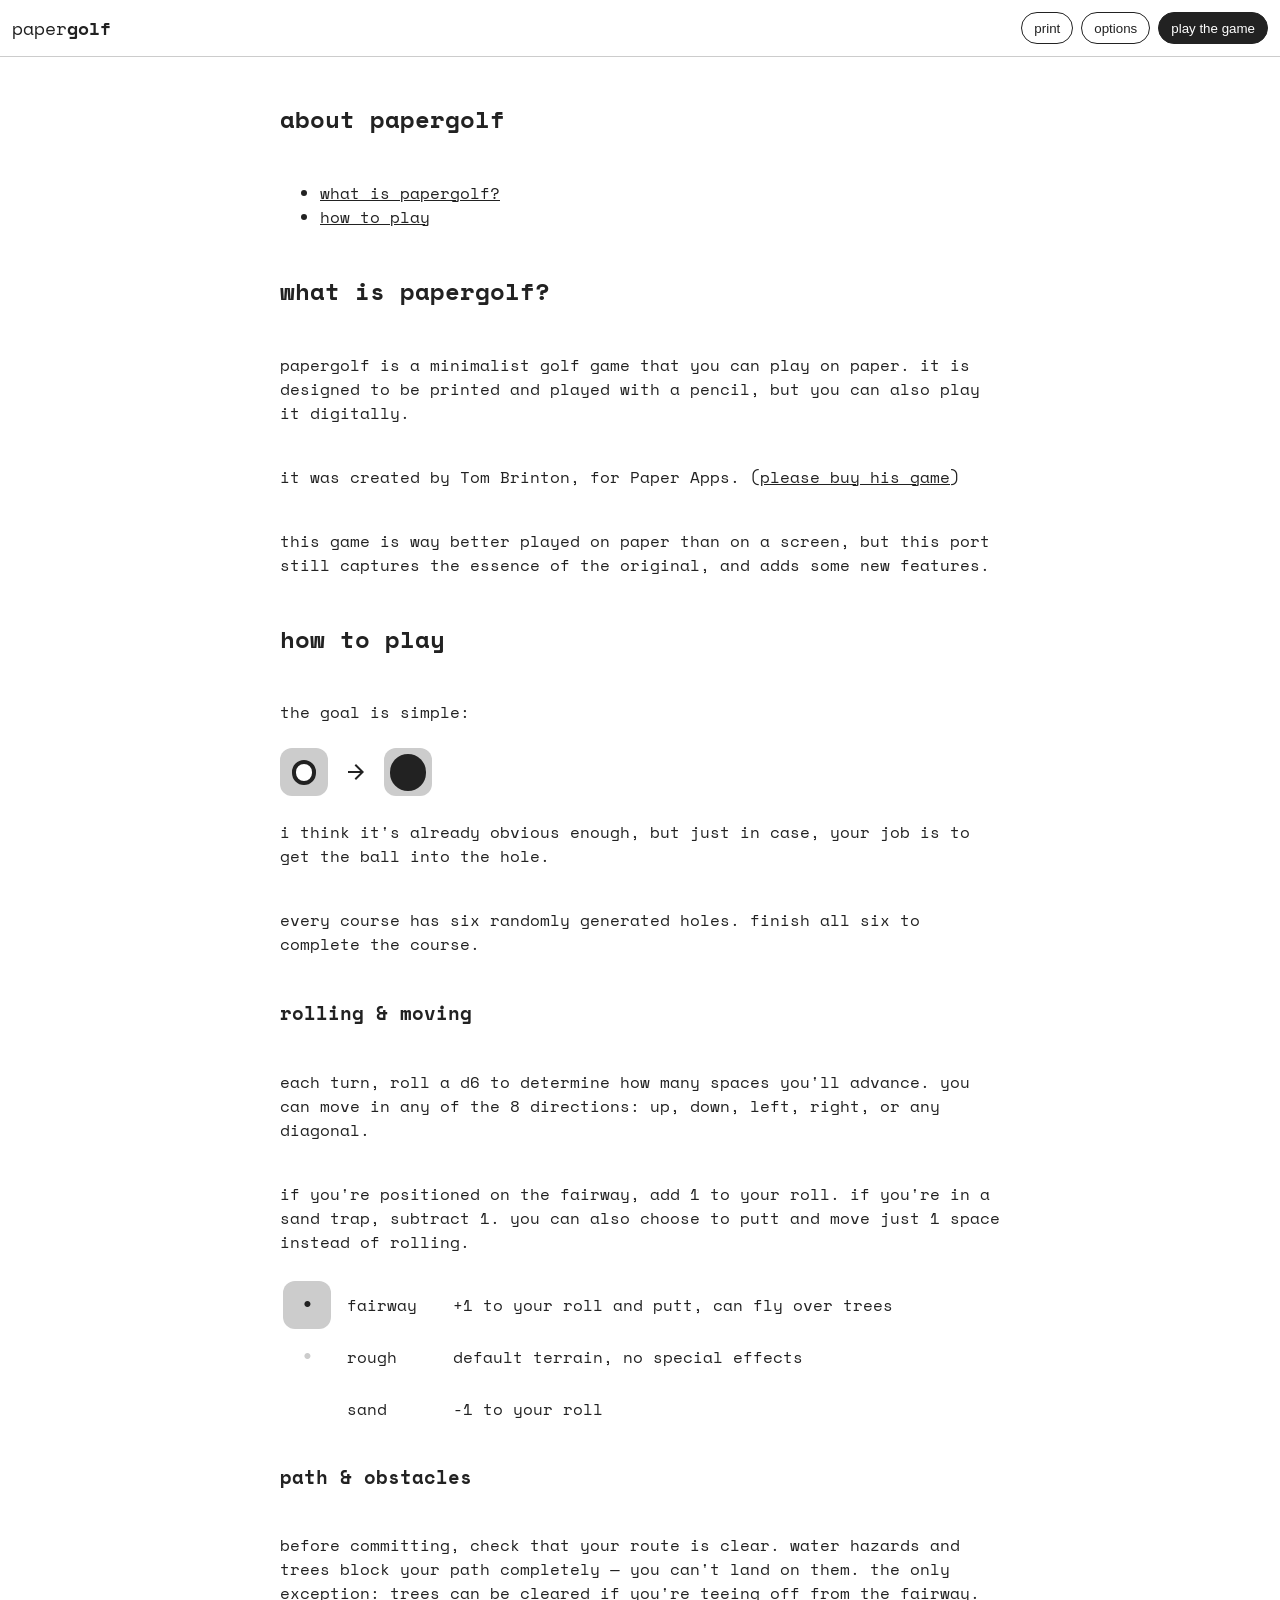
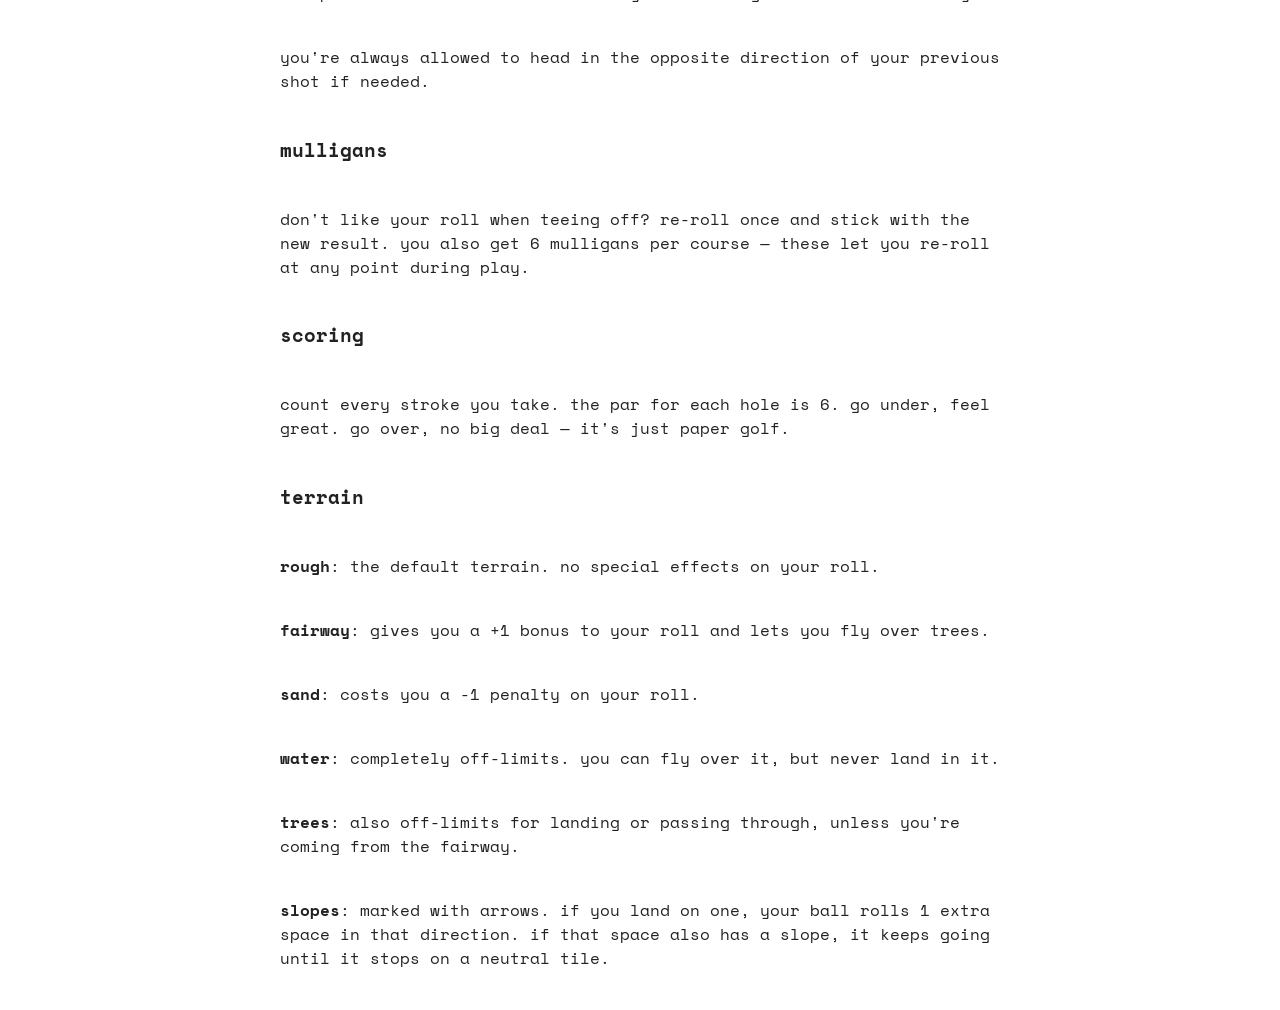
==== about.html @ d9c631a0 "init" ====
<!DOCTYPE html>
<html lang="en">
<head>
    <meta charset="UTF-8">
    <meta name="viewport" content="width=device-width, initial-scale=1.0">
    <title>how to papergolf</title>
    <link rel="stylesheet" href="style/style.css?v=20260816b">
</head>
<body>
    <header>
        <div class="left">
            <a class="title" href="index.html">paper<strong>golf</strong></a>
        </div>
        <div class="right">
            <button class="secondary" onclick="location.href='paper.html'">print</button>
            <button class="secondary">options</button>
            <button onclick="location.href='play.html'">play the game</button>
        </div>
    </header>
    <main>
        <article>
            <h1>about papergolf</h1>
            <summary>
                <ul>
                    <li><a href="#what-is-papergolf">what is papergolf?</a></li>
                    <li><a href="#how-to-play">how to play</a></li>
                </ul>
            </summary>

            <h2 id="what-is-papergolf">what is papergolf?</h2>
            <p>papergolf is a minimalist golf game that you can play on paper. it is designed to be printed and played with a pencil, but you can also play it digitally.</p>
            <p>it was created by Tom Brinton, for Paper Apps. (<a href="https://gladdendesign.com/products/paper-apps-golf" target="_blank" rel="noopener noreferrer">please buy his game</a>)</p>
            <p>this game is way better played on paper than on a screen, but this port still captures the essence of the original, and adds some new features.</p>

            <h2 id="how-to-play">how to play</h2>
            <p>the goal is simple:</p>
            <diagram style="display: flex; align-items: center; gap: 1em;">
                <div class="tile fairway has-ball"></div>
                <svg xmlns="http://www.w3.org/2000/svg" height="24px" viewBox="0 -960 960 960" width="24px" fill="#222"><path d="M647-440H160v-80h487L423-744l57-56 320 320-320 320-57-56 224-224Z"/></svg>
                <div class="tile fairway" hole="1"></div>
            </diagram>
            <p>i think it's already obvious enough, but just in case, your job is to get the ball into the hole.</p>
            <p>every course has six randomly generated holes. finish all six to complete the course.</p>

            <h3>rolling & moving</h3>
            <p>each turn, roll a d6 to determine how many spaces you'll advance. you can move in any of the 8 directions: up, down, left, right, or any diagonal.</p>
            <p>if you're positioned on the fairway, add 1 to your roll. if you're in a sand trap, subtract 1. you can also choose to putt and move just 1 space instead of rolling.</p>

            <table>
                <tbody>
                    <tr>
                        <td>
                            <diagram style="display: flex; align-items: center; gap: 1em;">
                                <div class="tile fairway"></div>
                            fairway
                            </diagram>
                        </td>
                        <td>+1 to your roll and putt, can fly over trees</td>
                    </tr>
                    <tr>
                        <td>
                            <diagram style="display: flex; align-items: center; gap: 1em;">
                                <div class="tile rough"></div>
                            rough
                            </diagram>
                        </td>
                        <td>default terrain, no special effects</td>
                    </tr>
                    <tr>
                        <td>
                            <diagram style="display: flex; align-items: center; gap: 1em;">
                                <div class="tile sand"></div>
                            sand
                            </diagram>
                        </td>
                        <td>-1 to your roll</td>
                    </tr>
                </tbody>
            </table>

            <h3>path &amp; obstacles</h3>
            <p>before committing, check that your route is clear. water hazards and trees block your path completely — you can't land on them. the only exception: trees can be cleared if you're teeing off from the fairway.</p>
            <p>you're always allowed to head in the opposite direction of your previous shot if needed.</p>

            <h3>mulligans</h3>
            <p>don't like your roll when teeing off? re-roll once and stick with the new result. you also get 6 mulligans per course — these let you re-roll at any point during play.</p>

            <h3>scoring</h3>
            <p>count every stroke you take. the par for each hole is 6. go under, feel great. go over, no big deal — it's just paper golf.</p>

            <h3>terrain</h3>
            <p><strong>rough</strong>: the default terrain. no special effects on your roll.</p>
            <p><strong>fairway</strong>: gives you a +1 bonus to your roll and lets you fly over trees.</p>
            <p><strong>sand</strong>: costs you a -1 penalty on your roll.</p>
            <p><strong>water</strong>: completely off-limits. you can fly over it, but never land in it.</p>
            <p><strong>trees</strong>: also off-limits for landing or passing through, unless you're coming from the fairway.</p>
            <p><strong>slopes</strong>: marked with arrows. if you land on one, your ball rolls 1 extra space in that direction. if that space also has a slope, it keeps going until it stops on a neutral tile.</p>
        </article>
    </main>
</body>
</html>
---- style/style.css ----
@import url('https://fonts.googleapis.com/css2?family=Space+Mono:ital,wght@0,400;0,700;1,400;1,700&display=swap');

:root {
    --white: #fff;
    --light-gray:  #ccc;
    --dark-gray:  #666;
    --black: #222;
}

body {
    margin: 0;
    color: var(--black);
    background-color: var(--white);
    /* font-family: system-ui, -apple-system, BlinkMacSystemFont, 'Segoe UI', Roboto, Oxygen, Ubuntu, Cantarell, 'Open Sans', 'Helvetica Neue', sans-serif; */
    font-family: 'Space Mono', monospace;
}

* {
    box-sizing: border-box;
}

*::selection {
    background: var(--black);
    color: var(--white);
}

/* HEADER */

header {
    border-bottom: 1px solid var(--light-gray);
    padding: 12px;
    display: flex;
    justify-content: space-between;
    align-items: center;
    position: sticky;
    
    .title {
        font-size: large;
        color: var(--black);
        text-decoration: none;

        &:hover {
            text-decoration: underline;
        }
    }

    .left {
        display: flex;
        align-items: center;
        justify-content: start;
        gap: 8px;
    }

    .right {
        display: flex;
        align-items: center;
        justify-content: end;
        gap: 8px;
    }
}

a {
    color: var(--black);
    text-decoration: none;
}

button {
    height: 32px;
    padding: 0px 12px;
    border-radius: 32px;
    border: 1px solid var(--black);
    color: var(--white);
    background-color: var(--black);
    transition: padding 0.3s;

    &:hover {
        padding: 0px 24px;
    }

    &.secondary {
        background-color: var(--white);
        color:  var(--black);
    }
}

/* COURSE */

.course-page {
    padding: 12px;
    display: flex;
    flex-direction: column;
    align-items: center;
    gap: 12px;
}

.course-top {
    display: flex;
    align-items: center;
    gap: 16px;
    width: min(90vw, 640px);
}

.mulligan-dots {
    display: flex;
    align-items: center;
    gap: 6px;
    margin-left: auto;
}

.mulligan-dot {
    width: 14px;
    height: 14px;
    border-radius: 50%;
    border: 1.5px solid var(--black);
    background-color: var(--white);
}

.mulligan-dot.used {
    background-color: var(--black);
}

#course {
    display: grid;
    width: min(90vw, 640px, calc((100vh - 150px) / 1.625));
    position: relative;
    cursor: crosshair;
    user-select: none;
}

.tile {
    position: relative;
    aspect-ratio: 1;
}

/* ROUGH */

.tile.rough {
    background: var(--white);
}

.tile.rough::after {
    content: '•';
    position: absolute;
    inset: 0;
    display: grid;
    place-items: center;
    color: var(--light-gray);
    font-size: 1.3em;
    font-weight: bold;
}

/* FAIRWAY */

.tile.fairway,
.tile.slope,
.tile.hole {
    background: var(--light-gray);
}

.tile.fairway.corner-tl,
.tile.slope.corner-tl { border-top-left-radius:     12px; }
.tile.fairway.corner-tr,
.tile.slope.corner-tr { border-top-right-radius:    12px; }
.tile.fairway.corner-bl,
.tile.slope.corner-bl { border-bottom-left-radius:  12px; }
.tile.fairway.corner-br,
.tile.slope.corner-br { border-bottom-right-radius: 12px; }

.tile.fairway::after {
    content: '•';
    position: absolute;
    inset: 0;
    display: grid;
    place-items: center;
    color: var(--black);
    font-size: 1.3em;
    font-weight: bold;
}

/* SAND */

.tile.sand {
    background-image: repeating-linear-gradient(
        45deg,
        var(--white) 0px,
        var(--white) 10px,
        var(--light-gray) 10px,
        var(--light-gray) 12px
    );
    background-attachment: fixed;
}

.tile.sand.corner-tl { border-top-left-radius:     12px; }
.tile.sand.corner-tr { border-top-right-radius:    12px; }
.tile.sand.corner-bl { border-bottom-left-radius:  12px; }
.tile.sand.corner-br { border-bottom-right-radius: 12px; }

/* WATER */

.tile.water {
    background: var(--black);
}

.tile.water::after {
    content: '•';
    position: absolute;
    inset: 0;
    display: grid;
    place-items: center;
    color: var(--white);
    font-size: 1.3em;
    font-weight: bold;
}

.tile.water.corner-tl { border-top-left-radius:     12px; }
.tile.water.corner-tr { border-top-right-radius:    12px; }
.tile.water.corner-bl { border-bottom-left-radius:  12px; }
.tile.water.corner-br { border-bottom-right-radius: 12px; }

/* HOLE */

.tile[hole="1"]::after {
    content: '';
    position: absolute;
    inset: 12%;
    border-radius: 50%;
    background: var(--black);
}

/* BALL START */

.tile[ball-start="1"]::after {
    content: '';
    position: absolute;
    inset: 16%;
    border-radius: 50%;
    background: var(--white);
    border: 2px solid var(--black);
    z-index: 2;
}

/* SLOPE */

.tile.slope::after {
    content: '';
    position: absolute;
    inset: 0;
    display: grid;
    place-items: center;
    color: var(--black);
    font-size: 1.3em;
    font-weight: bold;
}

.tile.slope[direction="N"]::after { content: '▲'; }
.tile.slope[direction="S"]::after { content: '▼'; }
.tile.slope[direction="W"]::after { content: '◀'; }
.tile.slope[direction="E"]::after { content: '▶'; }

/* TREE */

.tile.tree {
    background: var(--white);
    position: relative;
}

.tile.tree.corner-tl { border-top-left-radius:     12px; }
.tile.tree.corner-tr { border-top-right-radius:    12px; }
.tile.tree.corner-bl { border-bottom-left-radius:  12px; }
.tile.tree.corner-br { border-bottom-right-radius: 12px; }

/* OAK */
.tile.tree::before {
    content: '';
    position: absolute;
    left: 50%;
    bottom: 18%;
    width: 12%;
    height: 22%;
    background: var(--black);
    transform: translateX(-50%);
}

.tile.tree::after {
    content: '';
    position: absolute;
    left: 50%;
    top: 15%;
    width: 55%;
    height: 45%;
    border-radius: 10px;
    background: var(--black);
    transform: translateX(-50%);
}

/* PINE */

.tile.tree[type="pine"] {
    color: var(--black);
}

.tile.tree[type="pine"]::before,
.tile.tree[type="pine"]::after {
    background: none;
    background-image: url("data:image/svg+xml,%3Csvg xmlns='http://www.w3.org/2000/svg' viewBox='0 0 100 100'%3E%3Cpath d='M11.69,77.96 L42.31,22.04 Q50,8 57.69,22.04 L88.31,77.96 Q96,92 80,92 L20,92 Q4,92 11.69,77.96 Z' fill='currentColor'/%3E%3C/svg%3E");
    background-size: 100% 100%;
    background-repeat: no-repeat;
    border-radius: 0;
    transform: translateX(-50%);
}

/* triângulo de baixo - quase a largura toda do tile */
.tile.tree[type="pine"]::before {
    left: 50%;
    top: 20%;
    bottom: auto;
    width: 100%;
    height: 75%;
}

/* triângulo de cima - um pouco menor, sobrepondo */
.tile.tree[type="pine"]::after {
    left: 50%;
    top: 0%;
    width: 100%;
    height: 60%;
}

/* PATH */

.path-line {
    position: absolute;
    height: 2px;
    border-radius: 2px;
    background: var(--black);
    transform-origin: 0 50%;
    z-index: 2;
    pointer-events: none;
    transition: width 0.2s linear;
}

.tile::before,
.tile::after {
    z-index: 2;
}

/* VISITED */
.tile.visited::after {
    
}


/* LANDING PREVIEW */

.tile.landing {
    outline: 3px solid var(--black);
    outline-offset: -1px;
    border-radius: 12px !important;
    z-index: 1;
}

/* BALL MARKER */

#ball-marker {
    position: absolute;
    z-index: 5;
    border-radius: 50%;
    background: var(--white);
    border: 4px solid var(--black);
    box-shadow: 0 2px 6px rgba(0, 0, 0, 0.3);
    pointer-events: none;
    transition: left 0.22s linear, top 0.22s linear;
}

/* IN PATH */

.tile.in-path {
    box-shadow: inset 0 0 0 999px rgba(0, 0, 0, 0.08);
}

/* STRENGTH POP */

#strength-pop {
    position: fixed;
    top: 50%;
    left: 50%;
    transform: translate(-50%, -50%);
    box-shadow: 12px 12px 0px var(--black);
    width: 140px;
    height: 140px;
    display: grid;
    place-items: center;
    color: var(--black);
    background: var(--white);
    border: 4px solid var(--black);
    border-radius: 28px;
    z-index: 30;
    pointer-events: none;
    overflow: hidden;
}

#strength-pop[hidden] {
    display: none;
}

#strength-value {
    font-size: 88px;
    font-weight: bold;
    line-height: 1;
}

#strength-mod {
    position: absolute;
    top: 0px;
    right: 0px;
    padding: 2px 8px;
    font-size: 26px;
    font-weight: bold;
    line-height: 1;
    color: var(--white);
    background: var(--black);
    border-radius: 0px 0px 0px 12px;
}

/* MESSAGE OVERLAY */

#message {
    position: fixed;
    top: 50%;
    left: 50%;
    transform: translate(-50%, -50%);
    box-shadow: 12px 12px 0px var(--black);
    margin: 0;
    padding: 16px 24px;
    max-width: 80vw;
    text-align: center;
    font-size: 1.05em;
    font-weight: bold;
    color: var(--black);
    background: var(--white);
    border: 2px solid var(--black);
    border-radius: 12px;
    z-index: 40;
}

/* LANDING PREVIEW */

.landing-mark {
    position: absolute;
    top: 6%;
    left: 6%;
    width: 24%;
    height: 24%;
    z-index: 3;
}

.landing-mark::before,
.landing-mark::after {
    content: '';
    position: absolute;
    left: 50%;
    top: 50%;
    width: 88%;
    height: 2px;
    background: var(--black);
    transform-origin: center;
}

.landing-mark::before {
    transform: translate(-50%, -50%) rotate(45deg);
}

.landing-mark::after {
    transform: translate(-50%, -50%) rotate(-45deg);
}

/* STATUS BAR */

.status-bar {
    display: flex;
    align-items: center;
    justify-content: space-between;
    gap: 16px;
    width: min(90vw, 640px);
    padding: 8px 8px 8px 20px;
    border: 1px solid var(--light-gray);
    border-radius: 32px;
    font-size: 0.9em;
}

.status-bar .status-name {
    font-weight: bold;
}

.status-undo {
    height: 28px;
    padding: 0px 14px;
    font-size: 0.9em;
}

.status-undo:disabled {
    opacity: 0.35;
    cursor: default;
}

.status-undo:disabled:hover {
    padding: 0px 14px;
}

/* OVERLAYS */

.overlay {
    position: fixed;
    inset: 0;
    background: rgba(255, 255, 255, 0.85);
    display: grid;
    place-items: center;
    z-index: 50;
}

.overlay[hidden] {
    display: none;
}

.overlay .panel {
    display: flex;
    flex-direction: column;
    align-items: center;
    gap: 14px;
    max-width: 90vw;
    text-align: center;
    border-radius: 12px;
    padding: 8px;
    border: 2px solid var(--black);
    box-shadow: 8px 8px 0px var(--black);
    overflow: hidden;
}

.overlay .panel.wide {
    max-width: 94vw;
}

.overlay button {
    padding: 0px 12px;
}

.overlay button:hover,
button.secondary:hover {
    padding: 0px 24px;
}

/* INTRO */

.intro-card {
    display: flex;
    flex-direction: column;
    align-items: center;
    gap: 8px;
    text-align: center;
    animation: introIn 0.6s ease;
}

.intro-card .intro-number {
    font-size: 1.1em;
    color: var(--dark-gray);
    text-transform: lowercase;
}

.intro-card .intro-name {
    margin: 0;
    font-size: 2.6em;
}

.intro-card .intro-facts {
    margin: 0 0 16px;
    opacity: 0.7;
}

@keyframes introIn {
    from {
        opacity: 0;
        transform: translateY(16px);
    }
    to {
        opacity: 1;
        transform: translateY(0);
    }
}

/* HOLE END / FAILURE */

#hole-end .panel p,
#failure .panel p {
    margin: 0;
    font-size: 1.2em;
}

/* COURSE END */

.end-title {
    margin: 0;
    font-size: 1.8em;
}

.end-name {
    font-size: 1.4em;
    font-weight: bold;
}

.end-mulligans {
    opacity: 0.7;
}

.end-stats {
    display: flex;
    align-items: center;
    gap: 1em;
}

.end-total {
    font-weight: bold;
}

.end-holes {
    display: flex;
    gap: 10px;
    flex-wrap: wrap;
    justify-content: center;
}

.end-image {
    width: 100%;
    display: flex;
    justify-content: center;
}

.end-image .course-img {
    width: min(90vw, 640px);
    height: auto;
    border: 1px solid var(--light-gray);
    border-radius: 12px;
}

.end-actions {
    display: flex;
    flex-wrap: wrap;
    justify-content: center;
    gap: 8px;
}

/* TOAST */

#toast {
    position: fixed;
    bottom: 24px;
    left: 50%;
    transform: translate(-50%, 20px);
    padding: 10px 18px;
    font-size: 0.9em;
    font-weight: bold;
    color: var(--white);
    background: var(--black);
    border-radius: 32px;
    z-index: 90;
    opacity: 0;
    transition: opacity 0.25s, transform 0.25s;
    pointer-events: none;
}

#toast.visible {
    opacity: 1;
    transform: translate(-50%, 0);
}

.hole-thumb {
    display: grid;
    width: 110px;
    pointer-events: none;
}

.hole-thumb .tile {
    border: 1px solid rgba(0, 0, 0, 0.05);
}

.hole-thumb .tile.rough::after,
.hole-thumb .tile.fairway::after,
.hole-thumb .tile.water::after {
    font-size: 0.5em;
}

.hole-thumb .tile.tree::before,
.hole-thumb .tile.tree::after,
.hole-thumb .tile.tree[type="pine"]::before,
.hole-thumb .tile.tree[type="pine"]::after {
    background-size: 100% 100%;
}

.hole-thumb .tile.slope::after {
    font-size: 0.5em;
}

/* ARTICLE */
main:has(article) {
    display: flex;
    flex-direction: column;
    align-items: center;
    gap: 16px;
    padding: 24px;

    article {
        max-width: 720px;
        width: 100%;
        display: flex;
        flex-direction: column;
        gap: 8px;

        a {
            text-decoration: underline;
        }

        .tile {
            width: 48px;
            height: 48px;
            border-radius: 12px;

            &.has-ball {
                position: relative;

                &::after {
                    content: '';
                    position: absolute;
                    inset: 24%;
                    border-radius: 50%;
                    background: var(--white);
                    border: 4px solid var(--black);
                }
            }
        }

        table {
            th {
                text-align: left;
            }
        }
    }
}


/* GALLERY */

.gallery-page {
    padding: 24px;
    display: flex;
    flex-direction: column;
    align-items: center;
    gap: 16px;
}

.gallery-title {
    margin: 0;
    font-size: 1.2em;
    font-weight: normal;
    opacity: 0.7;
    text-transform: lowercase;
}

.gallery {
    display: flex;
    flex-direction: column;
    gap: 16px;
    width: min(92vw, 720px);
}

.gallery-empty {
    opacity: 0.6;
}

.course-card {
    display: flex;
    flex-direction: column;
    gap: 14px;
    border: 1px solid var(--light-gray);
    border-radius: 16px;
    padding: 14px;
}

.course-card .course-img {
    width: 100%;
    height: auto;
    border: 1px solid var(--light-gray);
    border-radius: 8px;
}

.course-thumbs {
    display: flex;
    gap: 8px;
}

.course-meta {
    display: flex;
    flex-direction: row;
    align-items: center;
    justify-content: space-between;
    flex-wrap: wrap;
    gap: 6px 14px;
}

.course-meta .course-name {
    font-weight: bold;
}

.course-meta .course-mulligans,
.course-meta .course-throws,
.course-meta .course-date {
    font-size: 0.85em;
    opacity: 0.7;
}

.gallery-copy {
    height: 28px;
    padding: 0px 14px;
    font-size: 0.85em;
}

/* COURSE OF THE DAY */

section.daily {
    display: flex;
    width: min(92vw, 1440px);
    border: 1px solid var(--light-gray);
    border-radius: 26px;
    overflow: hidden;
    display: grid;
    grid-template: 1 / 1;
    
    .daily-pill {
        padding: 3px 16px;
        border: 1px solid var(--black);
        border-radius: 999px;
        font-size: 0.75em;
        color: var(--black);
        margin: 2px 0px 0px 2px;
        display: inline-block;
        background-color: var(--white);
    }

    .daily-name {
        margin: 0;
    }

    .daily-main {
        display: flex;
        flex-direction: column;
        justify-content: space-between;
        padding: 10px;
        z-index: 1;
        grid-area: 1 / 1;

        .top {
            display: flex;
            flex-direction: column;
            align-items: start;
        }
    }

    .daily-date {
        font-size: 0.9em;
        color: var(--dark-gray);
    }

    .daily-picture {
        grid-area: 1 / 1;
        cursor: pointer;
        overflow: visible;
        display: grid;
        max-height: 500px;
        place-items: center;
        perspective: 1cm;
    }

    .daily-image {
        width: 100%;
        height: auto;
        transform: rotate3d(1, -1, 0, 3deg) translateX(-10vw) translateY(-25vw) scale(1.2);
        position: relative;
        display: inline-block; /* Keeps the wrapper tight around the image */
        vertical-align: middle;
        opacity: .5;

        img {
            display: block;
            width: 100%;
            height: auto;
        }

        &::after {
            content: '';
            position: absolute;
            top: 0;
            left: 0;
            width: 100%;
            height: 100%;
            box-shadow: inset 0 0 100px 10vw white; 
            pointer-events: none;
        }
    }

    .daily-stats {
        display: flex;
        flex-direction: column;
        gap: 2px;
        font-size: 0.85em;
        opacity: 0.8;
        margin-bottom: 8px;
    }

    .daily-mulligans {
        display: flex;
        gap: 3px;
        align-items: center;
    }

    .daily-mulligans .mulligan-dot {
        width: 10px;
        height: 10px;
    }

    .daily-play {
        display: inline-block;
        padding: 8px 28px;
        border: 1px solid var(--black);
        border-radius: 32px;
        color: var(--white);
        background-color: var(--black);
        text-decoration: none;
        transition: padding 0.3s;
    }

    .daily-play:hover {
        padding: 8px 40px;
    }
}

section.misc {
    display: flex;
    width: min(92vw, 1440px);
    gap: 8px;
    align-items: stretch;
    justify-content: space-between;
    flex-wrap: wrap;

    .card {
        border: 1px solid var(--light-gray);
        flex: 1;
        min-width: 250px;
        max-width: 350px;
        border-radius: 26px;
        padding: 10px;

        * {
            margin: 0;
        }
    }
}
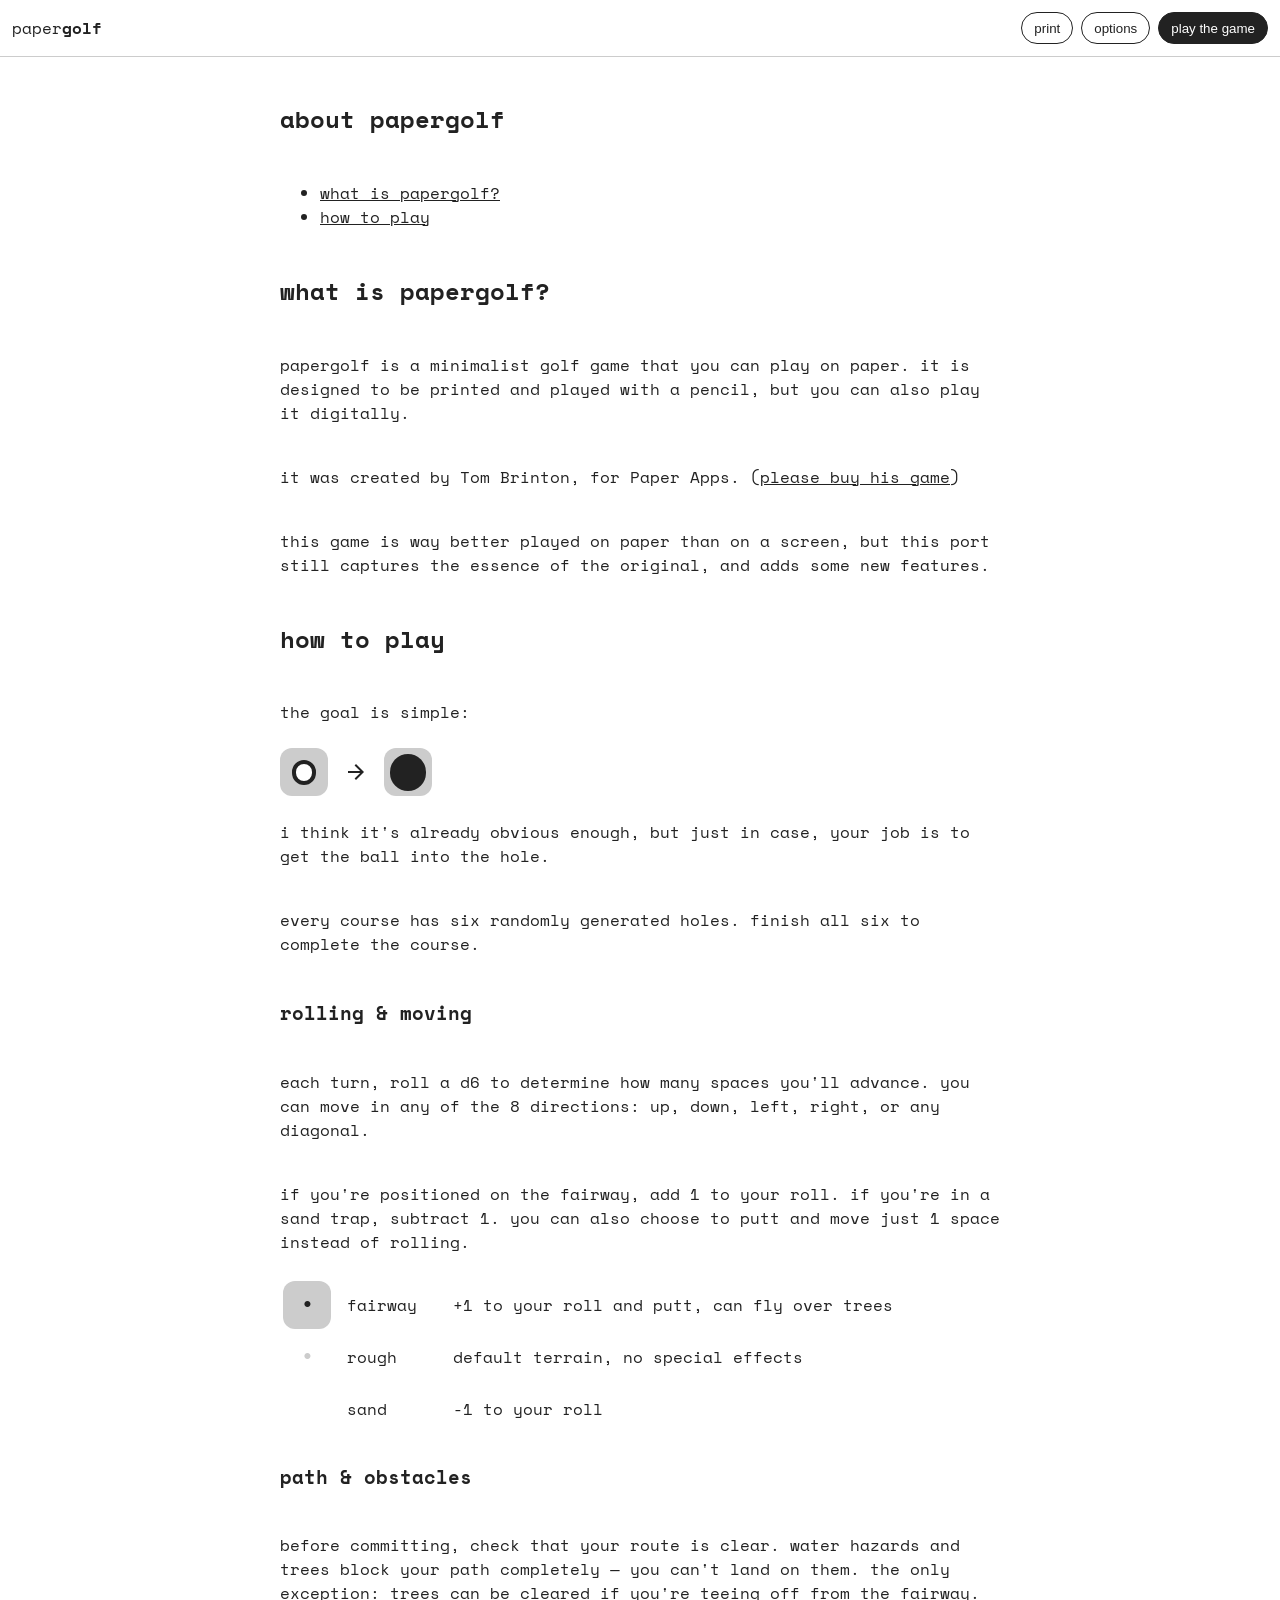
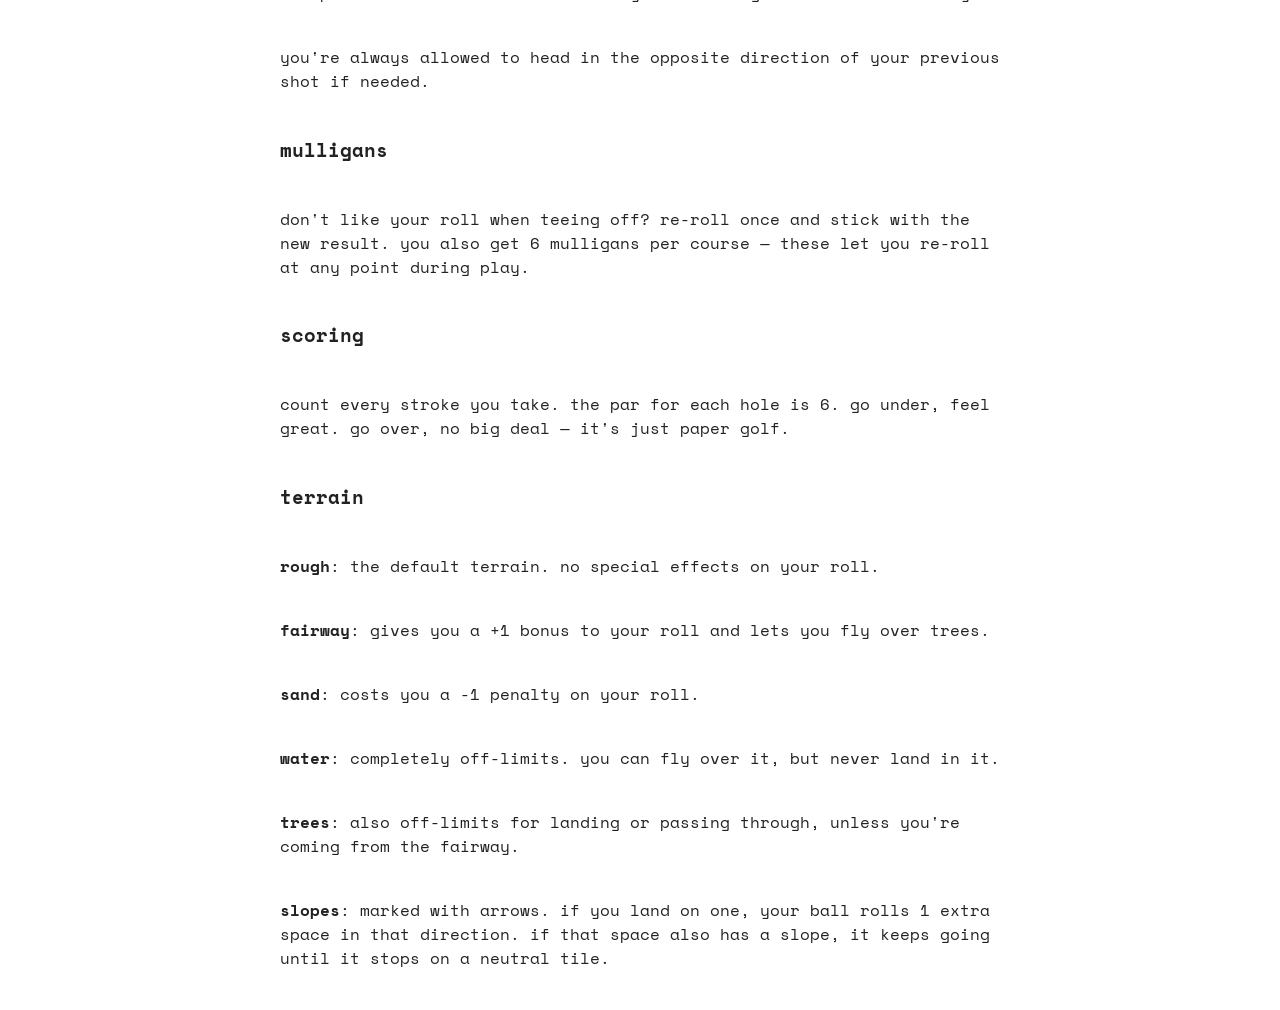
==== commit 4268d049: "feat(gameplay): update gameplay flow to include movement buttons" ====
--- a/about.html
+++ b/about.html
@@ -4,7 +4,7 @@
     <meta charset="UTF-8">
     <meta name="viewport" content="width=device-width, initial-scale=1.0">
     <title>how to papergolf</title>
-    <link rel="stylesheet" href="style/style.css?v=20260816b">
+    <link rel="stylesheet" href="style/style.css?v=20260819a">
 </head>
 <body>
     <header>
--- a/style/style.css
+++ b/style/style.css
@@ -24,6 +24,11 @@
     color: var(--white);
 }
 
+*:focus {
+    
+    outline: 5px solid var(--light-gray);
+}
+
 /* HEADER */
 
 header {
@@ -34,13 +39,19 @@
     align-items: center;
     position: sticky;
     
-    .title {
+    .logo {
         font-size: large;
         color: var(--black);
         text-decoration: none;
+        user-select: none;
+        border-radius: 100px;
+        transition: padding .3s;
 
         &:hover {
             text-decoration: underline;
+        }
+        &:focus {
+            padding: 0px 10px;
         }
     }
 
@@ -123,7 +134,6 @@
     display: grid;
     width: min(90vw, 640px, calc((100vh - 150px) / 1.625));
     position: relative;
-    cursor: crosshair;
     user-select: none;
 }
 
@@ -158,13 +168,13 @@
 }
 
 .tile.fairway.corner-tl,
-.tile.slope.corner-tl { border-top-left-radius:     12px; }
+.tile.slope.corner-tl { border-top-left-radius:     16px; }
 .tile.fairway.corner-tr,
-.tile.slope.corner-tr { border-top-right-radius:    12px; }
+.tile.slope.corner-tr { border-top-right-radius:    16px; }
 .tile.fairway.corner-bl,
-.tile.slope.corner-bl { border-bottom-left-radius:  12px; }
+.tile.slope.corner-bl { border-bottom-left-radius:  16px; }
 .tile.fairway.corner-br,
-.tile.slope.corner-br { border-bottom-right-radius: 12px; }
+.tile.slope.corner-br { border-bottom-right-radius: 16px; }
 
 .tile.fairway::after {
     content: '•';
@@ -190,10 +200,10 @@
     background-attachment: fixed;
 }
 
-.tile.sand.corner-tl { border-top-left-radius:     12px; }
-.tile.sand.corner-tr { border-top-right-radius:    12px; }
-.tile.sand.corner-bl { border-bottom-left-radius:  12px; }
-.tile.sand.corner-br { border-bottom-right-radius: 12px; }
+.tile.sand.corner-tl { border-top-left-radius:     16px; }
+.tile.sand.corner-tr { border-top-right-radius:    16px; }
+.tile.sand.corner-bl { border-bottom-left-radius:  16px; }
+.tile.sand.corner-br { border-bottom-right-radius: 16px; }
 
 /* WATER */
 
@@ -212,10 +222,10 @@
     font-weight: bold;
 }
 
-.tile.water.corner-tl { border-top-left-radius:     12px; }
-.tile.water.corner-tr { border-top-right-radius:    12px; }
-.tile.water.corner-bl { border-bottom-left-radius:  12px; }
-.tile.water.corner-br { border-bottom-right-radius: 12px; }
+.tile.water.corner-tl { border-top-left-radius:     16px; }
+.tile.water.corner-tr { border-top-right-radius:    16px; }
+.tile.water.corner-bl { border-bottom-left-radius:  16px; }
+.tile.water.corner-br { border-bottom-right-radius: 16px; }
 
 /* HOLE */
 
@@ -252,10 +262,10 @@
     font-weight: bold;
 }
 
-.tile.slope[direction="N"]::after { content: '▲'; }
-.tile.slope[direction="S"]::after { content: '▼'; }
-.tile.slope[direction="W"]::after { content: '◀'; }
-.tile.slope[direction="E"]::after { content: '▶'; }
+.tile.slope[direction="N"]::after { content: '▲'; font-size: medium; }
+.tile.slope[direction="S"]::after { content: '▼'; font-size: medium; }
+.tile.slope[direction="W"]::after { content: '◀'; font-size: medium; }
+.tile.slope[direction="E"]::after { content: '▶'; font-size: medium; }
 
 /* TREE */
 
@@ -263,11 +273,6 @@
     background: var(--white);
     position: relative;
 }
-
-.tile.tree.corner-tl { border-top-left-radius:     12px; }
-.tile.tree.corner-tr { border-top-right-radius:    12px; }
-.tile.tree.corner-bl { border-bottom-left-radius:  12px; }
-.tile.tree.corner-br { border-bottom-right-radius: 12px; }
 
 /* OAK */
 .tile.tree::before {
@@ -312,10 +317,10 @@
 /* triângulo de baixo - quase a largura toda do tile */
 .tile.tree[type="pine"]::before {
     left: 50%;
-    top: 20%;
+    top: 25%;
     bottom: auto;
     width: 100%;
-    height: 75%;
+    height: 60%;
 }
 
 /* triângulo de cima - um pouco menor, sobrepondo */
@@ -349,16 +354,6 @@
     
 }
 
-
-/* LANDING PREVIEW */
-
-.tile.landing {
-    outline: 3px solid var(--black);
-    outline-offset: -1px;
-    border-radius: 12px !important;
-    z-index: 1;
-}
-
 /* BALL MARKER */
 
 #ball-marker {
@@ -372,54 +367,101 @@
     transition: left 0.22s linear, top 0.22s linear;
 }
 
-/* IN PATH */
-
-.tile.in-path {
-    box-shadow: inset 0 0 0 999px rgba(0, 0, 0, 0.08);
-}
-
-/* STRENGTH POP */
-
-#strength-pop {
-    position: fixed;
-    top: 50%;
-    left: 50%;
-    transform: translate(-50%, -50%);
-    box-shadow: 12px 12px 0px var(--black);
-    width: 140px;
-    height: 140px;
+/* DICE */
+
+#dice {
+    position: absolute;
+    z-index: 20;
     display: grid;
     place-items: center;
     color: var(--black);
     background: var(--white);
-    border: 4px solid var(--black);
-    border-radius: 28px;
-    z-index: 30;
+    border: 3px solid var(--black);
+    border-radius: 22%;
+    box-shadow: 4px 4px 0 var(--black);
     pointer-events: none;
-    overflow: hidden;
-}
-
-#strength-pop[hidden] {
+    font-weight: bold;
+    animation: diceDrop 0.3s ease-out backwards;
+}
+
+.dice-value {
+    display: block;
+    line-height: 1;
+}
+
+#dice.settled {
+    animation: diceSettle 0.3s ease backwards;
+}
+
+@keyframes diceDrop {
+    from { transform: translateY(-160%) scale(0.4); opacity: 0; }
+    to   { transform: translateY(0) scale(1);       opacity: 1; }
+}
+
+@keyframes diceSettle {
+    0%   { transform: scale(1.75); border-radius: 100%; }
+    100% { transform: scale(1);    border-radius: 22%; }
+}
+
+#dice-mod {
+    position: absolute;
+    top: -50%;
+    right: -200%;
+    display: grid;
+    place-items: center;
+    color: var(--white);
+    background-color: var(--black);
+    padding: 5px;
+    border-radius: 50%;
+    line-height: 1;
+    animation: modIn 0.2s ease-in-out backwards;
+}
+
+#dice-mod[hidden] {
     display: none;
 }
 
-#strength-value {
-    font-size: 88px;
+@keyframes modIn {
+    0%     { transform: scale(0);   }
+    50%    { transform: scale(1.3); }
+    100%   { transform: scale(1);   }
+}
+
+/* ACTION BUTTONS */
+
+.action-btn {
+    position: absolute;
+    z-index: 12;
+    display: grid;
+    place-items: center;
+    border-radius: 50%;
     font-weight: bold;
     line-height: 1;
-}
-
-#strength-mod {
-    position: absolute;
-    top: 0px;
-    right: 0px;
-    padding: 2px 8px;
-    font-size: 26px;
-    font-weight: bold;
-    line-height: 1;
+    cursor: pointer;
+    user-select: none;
+    animation: actionBtnIn 0.25s ease backwards;
+    transition: transform 0.12s ease;
+}
+
+.action-btn:hover {
+    transform: scale(1.1);
+}
+
+.action-btn.putt {
+    color: var(--black);
+    background: var(--white);
+    border: 3px solid var(--black);
+}
+
+.action-btn.shot {
     color: var(--white);
     background: var(--black);
-    border-radius: 0px 0px 0px 12px;
+    border: 3px solid var(--black);
+}
+
+@keyframes actionBtnIn {
+    from { opacity: 0; transform: scale(0.2); }
+    to   { opacity: 1; transform: scale(1); }
 }
 
 /* MESSAGE OVERLAY */
@@ -443,37 +485,6 @@
     z-index: 40;
 }
 
-/* LANDING PREVIEW */
-
-.landing-mark {
-    position: absolute;
-    top: 6%;
-    left: 6%;
-    width: 24%;
-    height: 24%;
-    z-index: 3;
-}
-
-.landing-mark::before,
-.landing-mark::after {
-    content: '';
-    position: absolute;
-    left: 50%;
-    top: 50%;
-    width: 88%;
-    height: 2px;
-    background: var(--black);
-    transform-origin: center;
-}
-
-.landing-mark::before {
-    transform: translate(-50%, -50%) rotate(45deg);
-}
-
-.landing-mark::after {
-    transform: translate(-50%, -50%) rotate(-45deg);
-}
-
 /* STATUS BAR */
 
 .status-bar {
@@ -883,7 +894,7 @@
         height: auto;
         transform: rotate3d(1, -1, 0, 3deg) translateX(-10vw) translateY(-25vw) scale(1.2);
         position: relative;
-        display: inline-block; /* Keeps the wrapper tight around the image */
+        display: inline-block;
         vertical-align: middle;
         opacity: .5;
 
@@ -900,7 +911,7 @@
             left: 0;
             width: 100%;
             height: 100%;
-            box-shadow: inset 0 0 100px 10vw white; 
+            box-shadow: inset 200px 0 100px 10vw white; 
             pointer-events: none;
         }
     }
@@ -950,15 +961,30 @@
     flex-wrap: wrap;
 
     .card {
+        display: flex;
         border: 1px solid var(--light-gray);
         flex: 1;
-        min-width: 250px;
-        max-width: 350px;
+        min-width: 300px;
+        width: calc(min(92vw, 1440px) /3);
         border-radius: 26px;
-        padding: 10px;
+        overflow: hidden;
 
         * {
             margin: 0;
         }
+
+        .left {
+            border-right: 1px solid var(--light-gray);
+            display: flex;
+            align-items: center;
+            justify-content: center;
+            min-width: 64px;
+        }
+        .right {
+            padding: 10px;
+            display: flex;
+            flex-direction: column;
+            gap: 20px;
+        }
     }
 }
